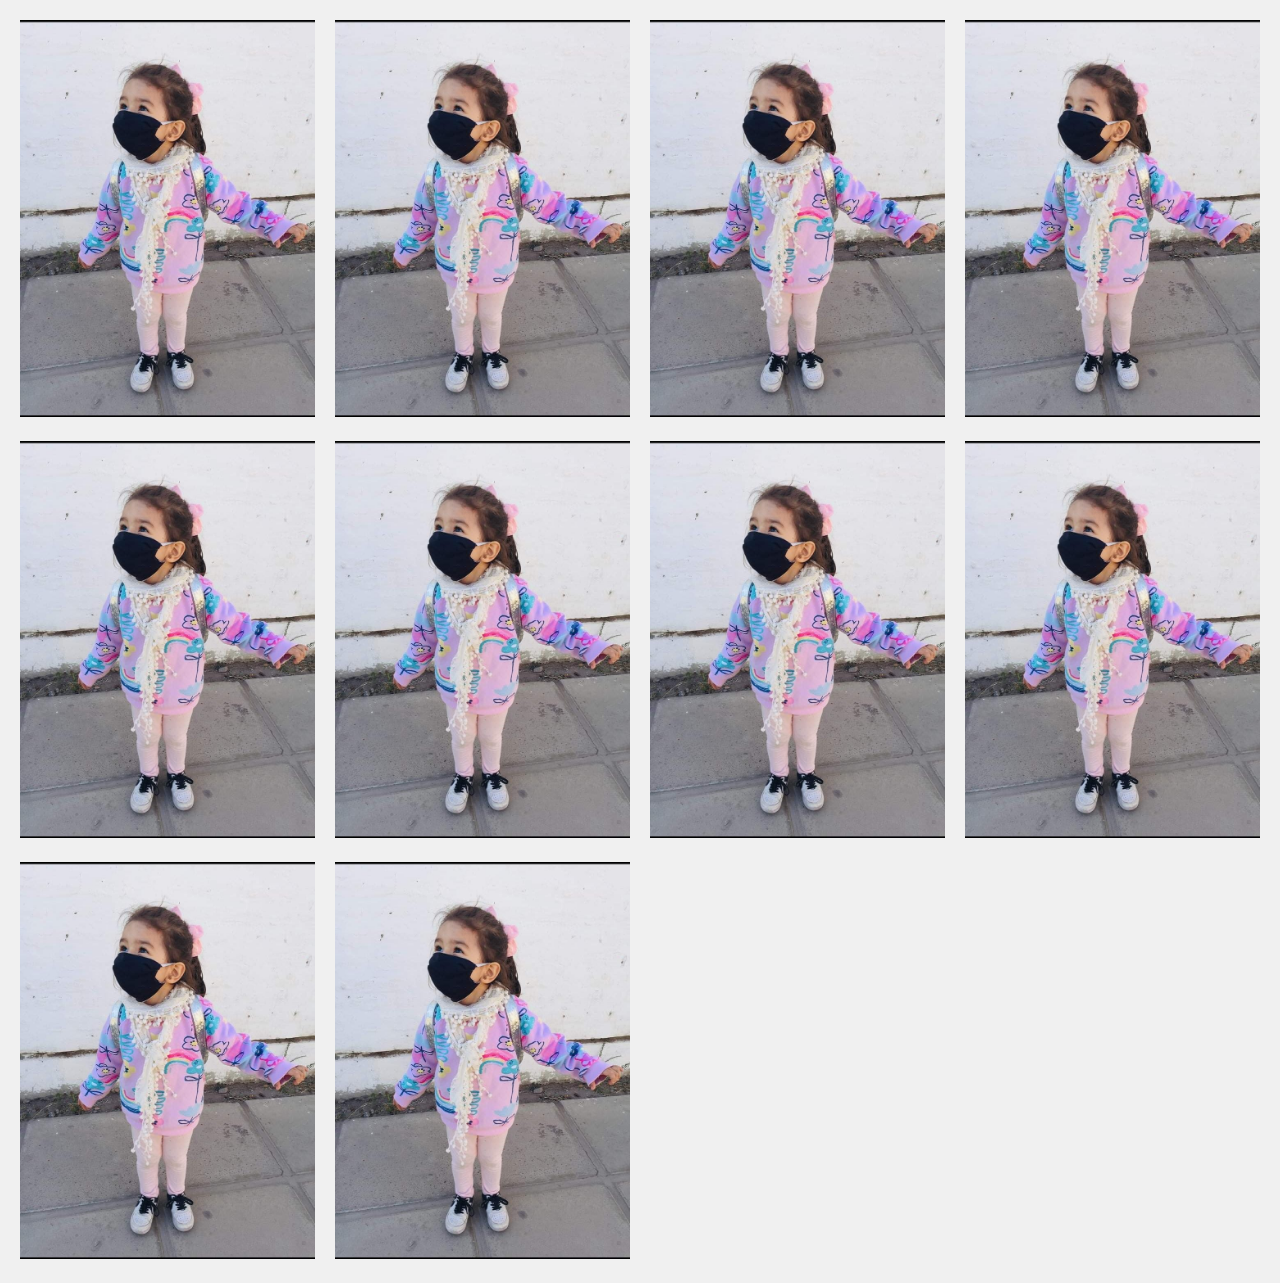
==== galeria.html @ a1c95f9d "actualizando datos" ====
<!DOCTYPE html>
<html lang="en">
<head>
    <meta charset="UTF-8">
    <meta name="viewport" content="width=device-width, initial-scale=1.0">
    <title>Galería de Fotos</title>
    <link rel="stylesheet" href="css/galeria-styles.css">
</head>
<body>
    <div id="photo-gallery">
        <a href="img/ali2.jpeg" data-fancybox="gallery">
            <img src="img/ali2.jpeg" alt="Imagen 1">
        </a>
        <a href="img/ali2.jpeg" data-fancybox="gallery">
            <img src="img/ali2.jpeg" alt="Imagen 2">
        </a>
        <a href="img/ali2.jpeg" data-fancybox="gallery">
            <img src="img/ali2.jpeg" alt="Imagen 3">
        </a>
        <a href="img/ali2.jpeg" data-fancybox="gallery">
            <img src="img/ali2.jpeg" alt="Imagen 1">
        </a>
        <a href="img/ali2.jpeg" data-fancybox="gallery">
            <img src="img/ali2.jpeg" alt="Imagen 2">
        </a>
        <a href="img/ali2.jpeg" data-fancybox="gallery">
            <img src="img/ali2.jpeg" alt="Imagen 1">
        </a>
        <a href="img/ali2.jpeg" data-fancybox="gallery">
            <img src="img/ali2.jpeg" alt="Imagen 2">
        </a>
        <a href="img/ali2.jpeg" data-fancybox="gallery">
            <img src="img/ali2.jpeg" alt="Imagen 3">
        </a>
        <a href="img/ali2.jpeg" data-fancybox="gallery">
            <img src="img/ali2.jpeg" alt="Imagen 1">
        </a>
        <a href="img/ali2.jpeg" data-fancybox="gallery">
            <img src="img/ali2.jpeg" alt="Imagen 2">
        </a>
        <!-- Agrega más imágenes según sea necesario -->
    </div>
   
</body>
</html>
---- css/galeria-styles.css ----
/* Reset de estilos y ajustes generales */
* {
    margin: 0;
    padding: 0;
    box-sizing: border-box;
}

body {
    font-family: Arial, sans-serif;
    background-color: #f0f0f0;
    padding: 20px;
}

#photo-gallery {
    display: grid; /* Cambiamos de flex a grid */
    grid-template-columns: repeat(auto-fill, minmax(250px, 1fr)); /* Columnas automáticas con un ancho mínimo de 250px */
    grid-gap: 20px;
}

#photo-gallery a {
    display: block;
    text-decoration: none;
    color: inherit;
    overflow: hidden;
    position: relative;
}

#photo-gallery img {
    width: 100%; /* La imagen ocupa el ancho completo del contenedor */
    height: auto; /* Altura automática para mantener la proporción */
    max-width: 100%; /* Evita que las imágenes se agranden más allá de su tamaño natural */
}
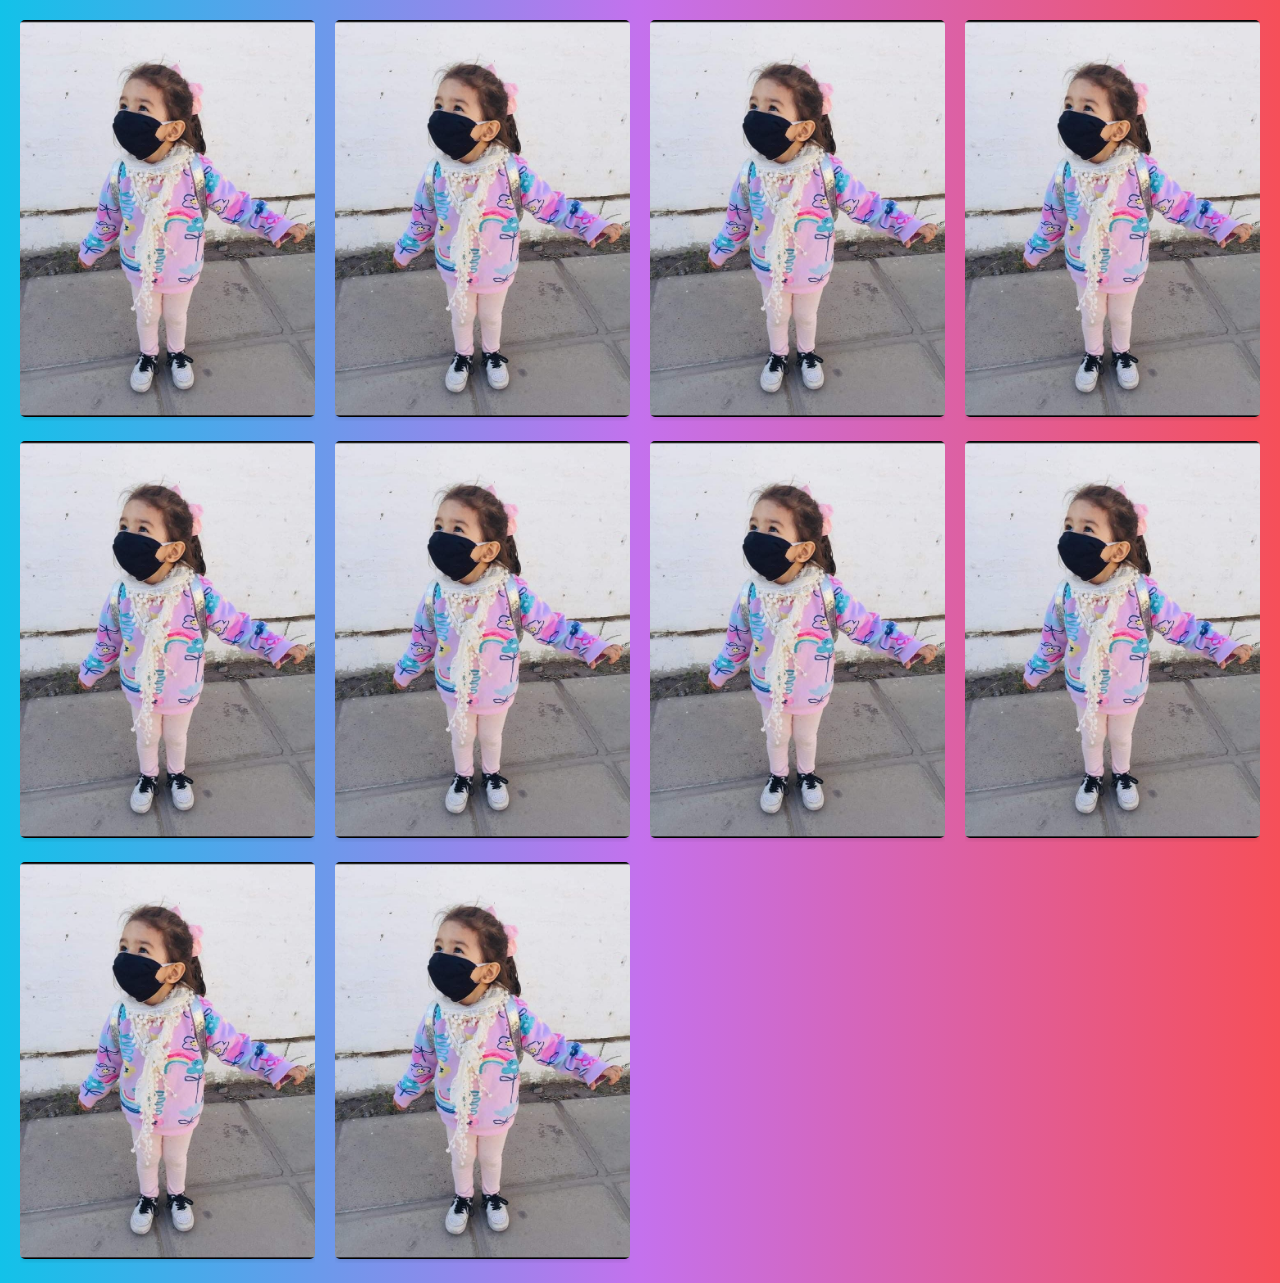
==== commit 0cd3589c: "se agregaron estilos" ====
--- a/galeria.html
+++ b/galeria.html
@@ -12,34 +12,35 @@
             <img src="img/ali2.jpeg" alt="Imagen 1">
         </a>
         <a href="img/ali2.jpeg" data-fancybox="gallery">
-            <img src="img/ali2.jpeg" alt="Imagen 2">
-        </a>
-        <a href="img/ali2.jpeg" data-fancybox="gallery">
-            <img src="img/ali2.jpeg" alt="Imagen 3">
+            <img src="img/ali2.jpeg" alt="Imagen 1">
         </a>
         <a href="img/ali2.jpeg" data-fancybox="gallery">
             <img src="img/ali2.jpeg" alt="Imagen 1">
         </a>
         <a href="img/ali2.jpeg" data-fancybox="gallery">
-            <img src="img/ali2.jpeg" alt="Imagen 2">
+            <img src="img/ali2.jpeg" alt="Imagen 1">
         </a>
         <a href="img/ali2.jpeg" data-fancybox="gallery">
             <img src="img/ali2.jpeg" alt="Imagen 1">
         </a>
         <a href="img/ali2.jpeg" data-fancybox="gallery">
-            <img src="img/ali2.jpeg" alt="Imagen 2">
-        </a>
-        <a href="img/ali2.jpeg" data-fancybox="gallery">
-            <img src="img/ali2.jpeg" alt="Imagen 3">
+            <img src="img/ali2.jpeg" alt="Imagen 1">
         </a>
         <a href="img/ali2.jpeg" data-fancybox="gallery">
             <img src="img/ali2.jpeg" alt="Imagen 1">
         </a>
         <a href="img/ali2.jpeg" data-fancybox="gallery">
-            <img src="img/ali2.jpeg" alt="Imagen 2">
+            <img src="img/ali2.jpeg" alt="Imagen 1">
+        </a>
+        <a href="img/ali2.jpeg" data-fancybox="gallery">
+            <img src="img/ali2.jpeg" alt="Imagen 1">
+        </a>
+        <a href="img/ali2.jpeg" data-fancybox="gallery">
+            <img src="img/ali2.jpeg" alt="Imagen 1">
         </a>
         <!-- Agrega más imágenes según sea necesario -->
     </div>
-   
+
+    <script src="js/galeria-script.js"></script>
 </body>
 </html>
--- a/css/galeria-styles.css
+++ b/css/galeria-styles.css
@@ -9,11 +9,12 @@
     font-family: Arial, sans-serif;
     background-color: #f0f0f0;
     padding: 20px;
+    background: linear-gradient(to right, #12c2e9, #c471ed, #f64f59);
 }
 
 #photo-gallery {
-    display: grid; /* Cambiamos de flex a grid */
-    grid-template-columns: repeat(auto-fill, minmax(250px, 1fr)); /* Columnas automáticas con un ancho mínimo de 250px */
+    display: grid;
+    grid-template-columns: repeat(auto-fill, minmax(250px, 1fr));
     grid-gap: 20px;
 }
 
@@ -26,9 +27,14 @@
 }
 
 #photo-gallery img {
-    width: 100%; /* La imagen ocupa el ancho completo del contenedor */
-    height: auto; /* Altura automática para mantener la proporción */
-    max-width: 100%; /* Evita que las imágenes se agranden más allá de su tamaño natural */
+    width: 100%;
+    height: auto;
+    max-width: 100%;
+    border-radius: 5px;
+    box-shadow: 0 2px 5px rgba(0, 0, 0, 0.1);
+    transition: transform 0.3s ease;
 }
 
-
+#photo-gallery a:hover img {
+    transform: scale(1.1);
+}
